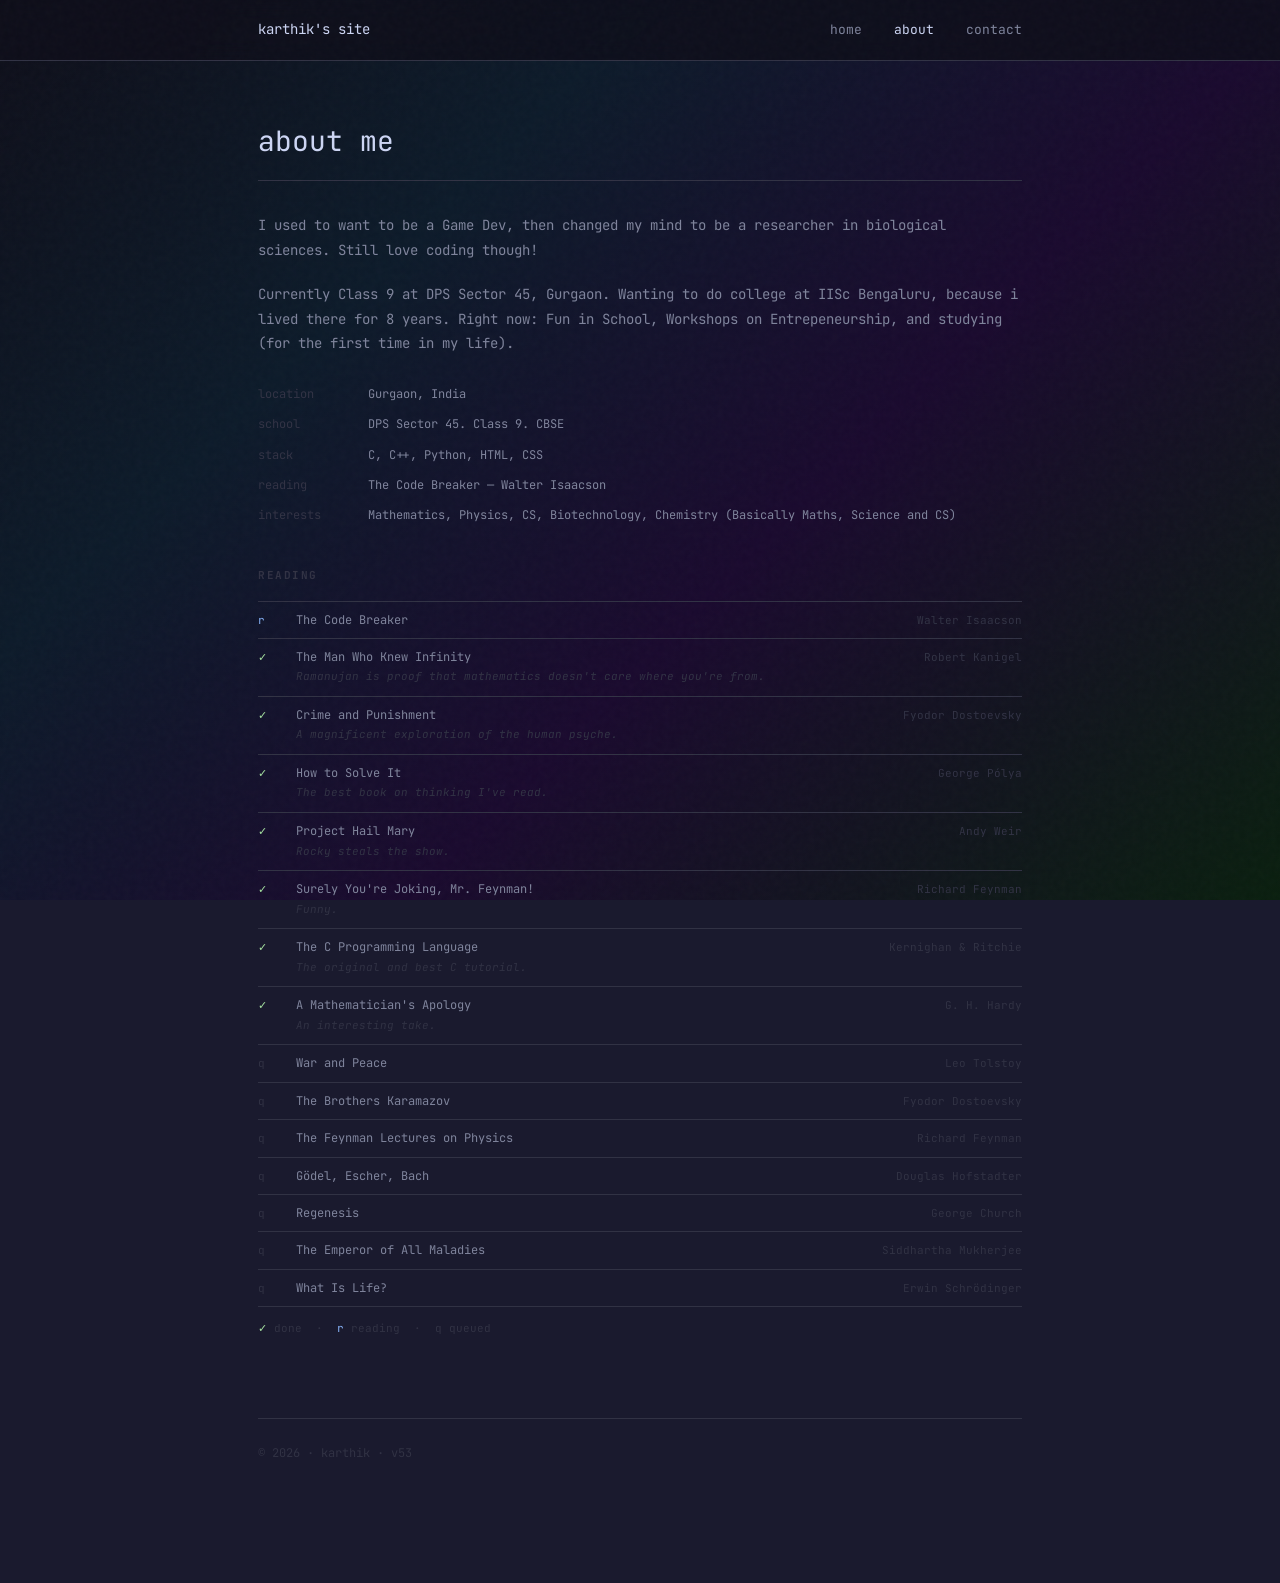
==== about.html @ 9cc82028 "v53" ====
<!DOCTYPE html>
<html lang="en">
<head>
  <meta charset="UTF-8" />
  <meta name="viewport" content="width=device-width, initial-scale=1.0" />
  <title>about · karthik</title>
  <link rel="icon" type="image/svg+xml" href="favicon.svg" />
  <link rel="preconnect" href="https://fonts.googleapis.com" />
  <link rel="preconnect" href="https://fonts.gstatic.com" crossorigin />
  <link href="https://fonts.googleapis.com/css2?family=JetBrains+Mono:wght@300;400&display=swap" rel="stylesheet" />
  <style>
    *, *::before, *::after { box-sizing: border-box; margin: 0; padding: 0; }

    :root {
      --bg:       #1a1a2e;
      --bg-card:  #16213e;
      --bg-card-h:#1a2a42;
      --ink:      #cdd6f4;
      --ink-soft: #7f849c;
      --ink-dim:  #313244;
      --accent:   #89b4fa;
      --green:    #a6e3a1;
      --mono:     'JetBrains Mono', monospace;
    }

    html { scroll-behavior: smooth; }

    body {
      background: var(--bg);
      background-image: linear-gradient(135deg, #0f0f1a 0%, #0d1b2a 30%, #1a0a2e 60%, #0a1f0f 100%);
      background-attachment: fixed;
      color: var(--ink);
      font-family: var(--mono);
      font-size: 14px;
      font-weight: 400;
      line-height: 1.7;
      min-height: 100vh;
    }

    a { color: inherit; text-decoration: none; }

    /* grain */
    body::before {
      content: '';
      position: fixed;
      inset: 0;
      background-image: url("data:image/svg+xml,%3Csvg viewBox='0 0 200 200' xmlns='http://www.w3.org/2000/svg'%3E%3Cfilter id='n'%3E%3CfeTurbulence type='fractalNoise' baseFrequency='0.75' numOctaves='4' stitchTiles='stitch'/%3E%3C/filter%3E%3Crect width='100%25' height='100%25' filter='url(%23n)' opacity='1'/%3E%3C/svg%3E");
      opacity: 0.025;
      pointer-events: none;
      z-index: 9999;
    }

    /* ── Nav ── */
    nav {
      border-bottom: 1px solid var(--ink-dim);
      background: rgba(15,15,26,0.85);
      backdrop-filter: blur(10px);
      -webkit-backdrop-filter: blur(10px);
      position: sticky;
      top: 0;
      z-index: 100;
    }
    .nav-inner {
      max-width: 860px;
      margin: 0 auto;
      padding: 18px 48px;
      display: flex;
      align-items: center;
      justify-content: space-between;
    }
    .nav-brand {
      font-size: 14px;
      font-weight: 400;
      color: var(--ink);
    }
    .nav-links {
      list-style: none;
      display: flex;
      gap: 32px;
    }
    .nav-links a {
      font-size: 13px;
      color: var(--ink-soft);
      transition: color .15s;
    }
    .nav-links a:hover,
    .nav-links a.active { color: var(--ink); }

    /* ── Layout ── */
    main {
      max-width: 860px;
      margin: 0 auto;
      padding: 56px 48px 120px;
    }

    /* ── Page header ── */
    .page-title {
      font-size: 28px;
      font-weight: 400;
      color: var(--ink);
      margin-bottom: 16px;
    }
    hr {
      border: none;
      border-top: 1px solid var(--ink-dim);
      margin-bottom: 32px;
    }

    /* ── Fade in ── */
    @keyframes rise {
      from { opacity: 0; transform: translateY(10px); }
      to   { opacity: 1; transform: none; }
    }
    .fade { opacity: 0; animation: rise .5s ease forwards; }
    .d1 { animation-delay: .05s; }
    .d2 { animation-delay: .15s; }
    .d3 { animation-delay: .25s; }
    .d4 { animation-delay: .35s; }

    /* ── Card grid ── */
    .card-grid {
      display: grid;
      grid-template-columns: repeat(2, 1fr);
      gap: 12px;
    }
    .card {
      background: var(--bg-card);
      border: 1px solid var(--ink-dim);
      border-radius: 4px;
      padding: 20px 22px 24px;
      cursor: pointer;
      transition: background .15s, border-color .15s;
    }
    .card:hover {
      background: var(--bg-card-h);
      border-color: var(--accent);
    }
    .card-date {
      font-size: 11px;
      color: var(--ink-soft);
      margin-bottom: 10px;
    }
    .card-title {
      font-size: 14px;
      color: var(--ink);
      line-height: 1.5;
    }

    /* ── About / Contact prose ── */
    .prose p {
      color: var(--ink-soft);
      margin-bottom: 20px;
      font-size: 14px;
      line-height: 1.75;
    }
    .prose p strong { color: var(--ink); font-weight: 400; }

    .detail-grid {
      display: grid;
      grid-template-columns: 110px 1fr;
      gap: 10px 0;
      margin-top: 28px;
    }
    .dk { color: var(--ink-dim); font-size: 12px; }
    .dv { color: var(--ink-soft); font-size: 12px; }
    .dv a { color: var(--accent); border-bottom: 1px solid transparent; transition: border-color .15s; }
    .dv a:hover { border-color: var(--accent); }

    /* ── Footer ── */
    footer {
      margin-top: 80px;
      padding-top: 24px;
      border-top: 1px solid var(--ink-dim);
      font-size: 12px;
      color: var(--ink-dim);
    }

    /* ── Modal ── */
    .modal-backdrop {
      position: fixed;
      inset: 0;
      background: rgba(10,10,20,0.97);
      z-index: 1000;
      display: flex;
      align-items: flex-start;
      justify-content: center;
      overflow-y: auto;
      opacity: 0;
      pointer-events: none;
      transition: opacity .2s ease;
    }
    .modal-backdrop.open { opacity: 1; pointer-events: all; }
    .modal {
      max-width: 680px;
      width: 100%;
      padding: 56px 48px 100px;
      transform: translateY(12px);
      transition: transform .25s ease;
    }
    .modal-backdrop.open .modal { transform: none; }

    .modal-topbar {
      display: flex;
      justify-content: space-between;
      font-size: 11px;
      color: var(--ink-dim);
      margin-bottom: 40px;
    }
    .modal-nav { display: flex; gap: 20px; }
    .modal-nav span, .modal-close { cursor: pointer; transition: color .15s; }
    .modal-nav span:hover, .modal-close:hover { color: var(--ink); }
    .modal-nav span.dimmed { opacity: 0.25; pointer-events: none; }

    .modal-date { font-size: 11px; color: var(--ink-soft); margin-bottom: 8px; }
    .modal-title { font-size: 20px; color: var(--ink); margin-bottom: 32px; line-height: 1.4; }
    .modal-body { font-size: 14px; line-height: 1.85; color: var(--ink-soft); }
    .modal-body p + p { margin-top: 18px; }

    @media (max-width: 600px) {
      .nav-inner, main { padding-left: 20px; padding-right: 20px; }
      .card-grid { grid-template-columns: 1fr; }
      .modal { padding: 40px 20px 80px; }
    }

    ::-webkit-scrollbar { width: 4px; }
    ::-webkit-scrollbar-track { background: var(--bg); }
    ::-webkit-scrollbar-thumb { background: var(--ink-dim); }

    /* ── Reading list ── */
    .reading-section { margin-top: 40px; }
    .reading-section h2 {
      font-size: 11px;
      letter-spacing: 0.14em;
      text-transform: uppercase;
      color: var(--ink-dim);
      margin-bottom: 16px;
    }
    .reading-list { list-style: none; }
    .reading-item {
      display: grid;
      grid-template-columns: 28px 1fr auto;
      gap: 0 10px;
      align-items: baseline;
      padding: 8px 0;
      border-bottom: 1px solid var(--ink-dim);
      font-size: 12px;
    }
    .reading-item:first-child { border-top: 1px solid var(--ink-dim); }
    .r-status { font-size: 11px; }
    .r-status.done    { color: var(--green); }
    .r-status.reading { color: var(--accent); }
    .r-status.queued  { color: var(--ink-dim); }
    .r-title  { color: var(--ink-soft); }
    .r-author { color: var(--ink-dim); font-size: 11px; text-align: right; }
    .r-note   {
      grid-column: 2 / 4;
      font-size: 11px;
      color: var(--ink-dim);
      padding-bottom: 2px;
      font-style: italic;
    }

  </style>
</head>
<body>
  <nav>
    <div class="nav-inner">
      <a class="nav-brand" href="index.html">karthik's site</a>
      <ul class="nav-links">
        <li><a href="index.html" class="">home</a></li>
        <li><a href="about.html" class="active">about</a></li>
        <li><a href="contact.html" class="">contact</a></li>
      </ul>
    </div>
  </nav>
<main>
  <h1 class="page-title fade d1">about me</h1>
  <hr class="fade d1">
  <div class="prose fade d2">
    <p>I used to want to be a Game Dev, then changed my mind to be a researcher in biological sciences. Still love coding though!</p>
    <p>Currently Class 9 at DPS Sector 45, Gurgaon. Wanting to do college at IISc Bengaluru, because i lived there for 8 years. Right now: Fun in School, Workshops on Entrepeneurship, and studying (for the first time in my life).</p>
  </div>
  <div class="detail-grid fade d3">
    <span class="dk">location</span><span class="dv">Gurgaon, India</span>
    <span class="dk">school</span><span class="dv">DPS Sector 45. Class 9.  CBSE</span>
    <span class="dk">stack</span><span class="dv">C, C++, Python, HTML, CSS</span>
    <span class="dk">reading</span><span class="dv">The Code Breaker — Walter Isaacson</span>
    <span class="dk">interests</span><span class="dv">Mathematics, Physics, CS, Biotechnology, Chemistry (Basically Maths, Science and CS)</span>
  </div>

  <div class="reading-section fade d4">
    <h2>reading</h2>
    <ul class="reading-list">
      <li class="reading-item">
        <span class="r-status reading" title="currently reading">r</span>
        <span class="r-title">The Code Breaker</span>
        <span class="r-author">Walter Isaacson</span>
      </li>
      <li class="reading-item">
        <span class="r-status done" title="done">✓</span>
        <span class="r-title">The Man Who Knew Infinity</span>
        <span class="r-author">Robert Kanigel</span>
        <span class="r-note">Ramanujan is proof that mathematics doesn't care where you're from.</span>
      </li>
      <li class="reading-item">
        <span class="r-status done" title="done">✓</span>
        <span class="r-title">Crime and Punishment</span>
        <span class="r-author">Fyodor Dostoevsky</span>
        <span class="r-note">A magnificent exploration of the human psyche.</span>
      </li>
      <li class="reading-item">
        <span class="r-status done" title="done">✓</span>
        <span class="r-title">How to Solve It</span>
        <span class="r-author">George Pólya</span>
        <span class="r-note">The best book on thinking I've read.</span>
      </li>
      <li class="reading-item">
        <span class="r-status done" title="done">✓</span>
        <span class="r-title">Project Hail Mary</span>
        <span class="r-author">Andy Weir</span>
        <span class="r-note">Rocky steals the show.</span>
      </li>
      <li class="reading-item">
        <span class="r-status done" title="done">✓</span>
        <span class="r-title">Surely You're Joking, Mr. Feynman!</span>
        <span class="r-author">Richard Feynman</span>
        <span class="r-note">Funny.</span>
      </li>
      <li class="reading-item">
        <span class="r-status done" title="done">✓</span>
        <span class="r-title">The C Programming Language</span>
        <span class="r-author">Kernighan &amp; Ritchie</span>
        <span class="r-note">The original and best C tutorial.</span>
      </li>
      <li class="reading-item">
        <span class="r-status done" title="done">✓</span>
        <span class="r-title">A Mathematician's Apology</span>
        <span class="r-author">G. H. Hardy</span>
        <span class="r-note">An interesting take.</span>
      </li>
      <li class="reading-item">
        <span class="r-status queued" title="queued">q</span>
        <span class="r-title">War and Peace</span>
        <span class="r-author">Leo Tolstoy</span>
      </li>
      <li class="reading-item">
        <span class="r-status queued" title="queued">q</span>
        <span class="r-title">The Brothers Karamazov</span>
        <span class="r-author">Fyodor Dostoevsky</span>
      </li>
      <li class="reading-item">
        <span class="r-status queued" title="queued">q</span>
        <span class="r-title">The Feynman Lectures on Physics</span>
        <span class="r-author">Richard Feynman</span>
      </li>
      <li class="reading-item">
        <span class="r-status queued" title="queued">q</span>
        <span class="r-title">Gödel, Escher, Bach</span>
        <span class="r-author">Douglas Hofstadter</span>
      </li>
      <li class="reading-item">
        <span class="r-status queued" title="queued">q</span>
        <span class="r-title">Regenesis</span>
        <span class="r-author">George Church</span>
      </li>
      <li class="reading-item">
        <span class="r-status queued" title="queued">q</span>
        <span class="r-title">The Emperor of All Maladies</span>
        <span class="r-author">Siddhartha Mukherjee</span>
      </li>
      <li class="reading-item">
        <span class="r-status queued" title="queued">q</span>
        <span class="r-title">What Is Life?</span>
        <span class="r-author">Erwin Schrödinger</span>
      </li>
    </ul>
    <div style="margin-top:12px; font-size:11px; color:var(--ink-dim);">
      <span style="color:var(--green)">✓</span> done &nbsp;·&nbsp;
      <span style="color:var(--accent)">r</span> reading &nbsp;·&nbsp;
      <span style="color:var(--ink-dim)">q</span> queued
    </div>
  </div>

  <footer class="fade d4">© 2026 · karthik · v53</footer>
</main>


</body>
</html>
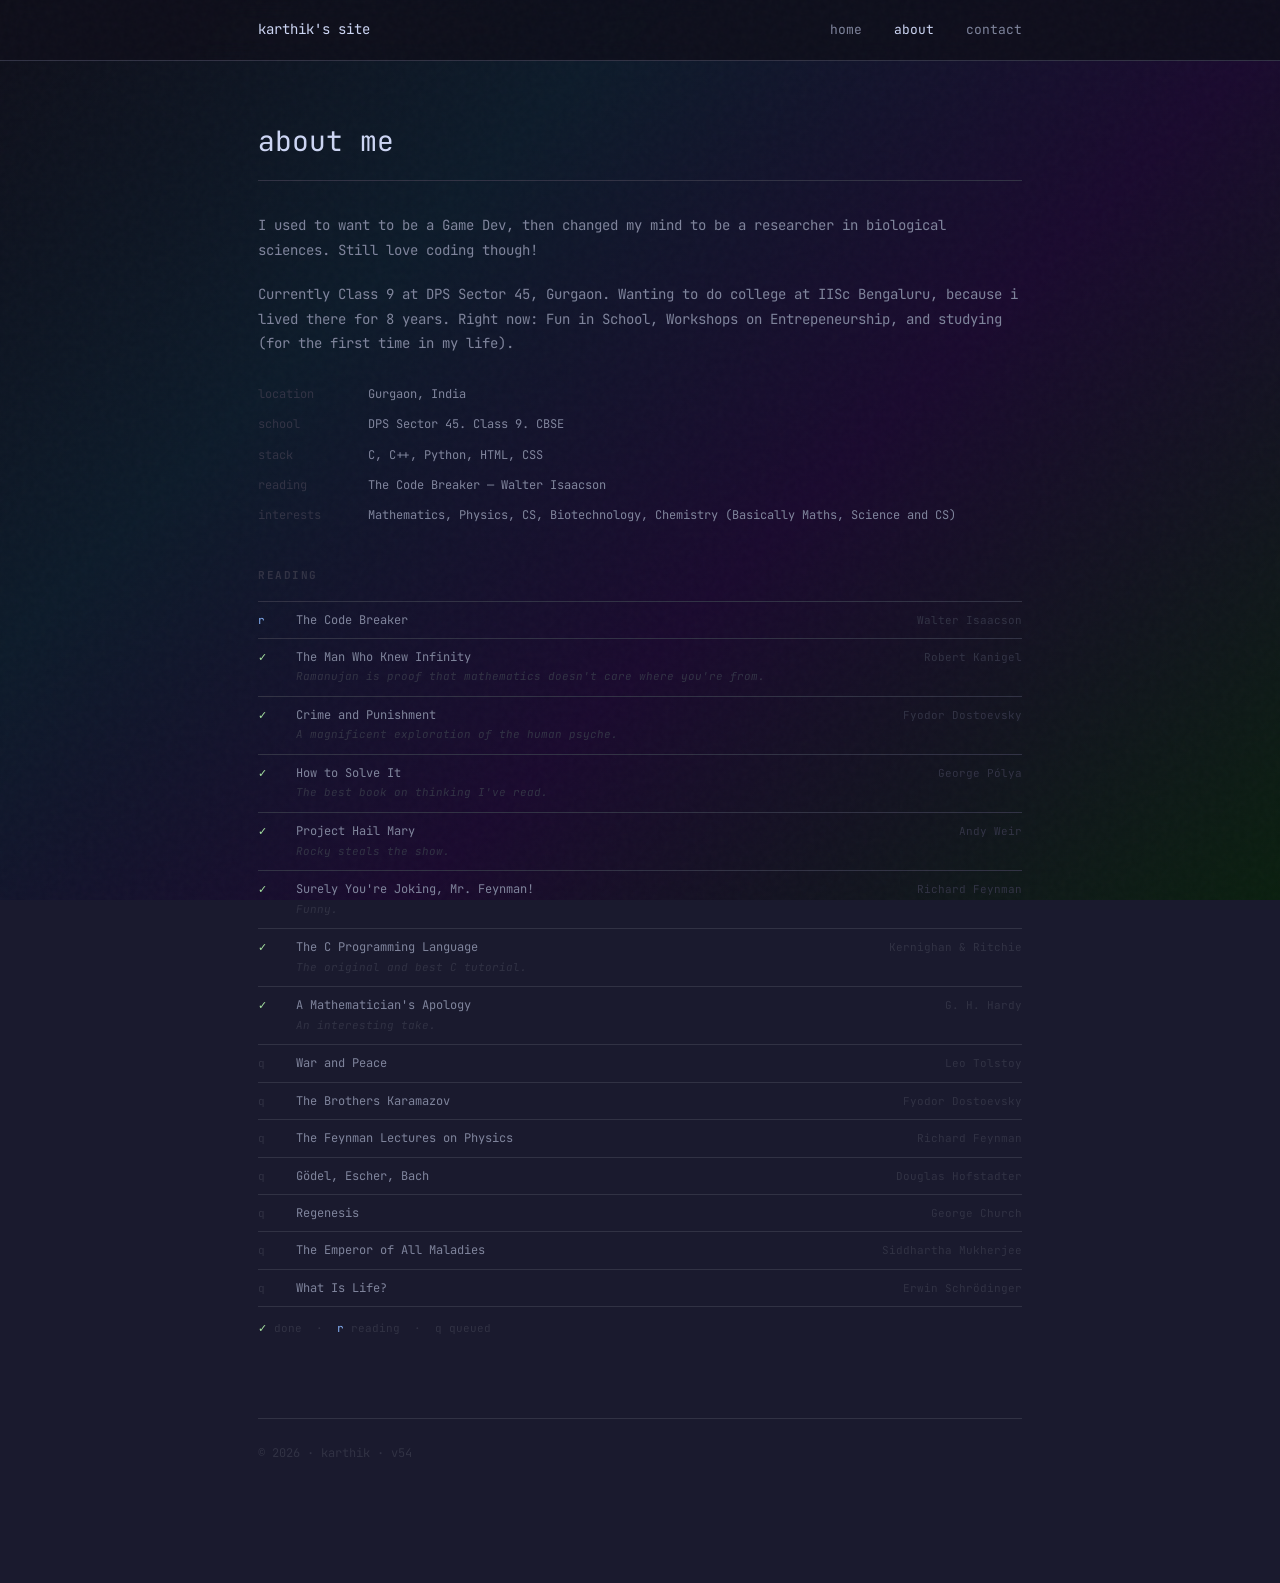
==== commit 2e0dfb3a: "v54" ====
--- a/about.html
+++ b/about.html
@@ -381,7 +381,7 @@
     </div>
   </div>
 
-  <footer class="fade d4">© 2026 · karthik · v53</footer>
+  <footer class="fade d4">© 2026 · karthik · v54</footer>
 </main>
 
 
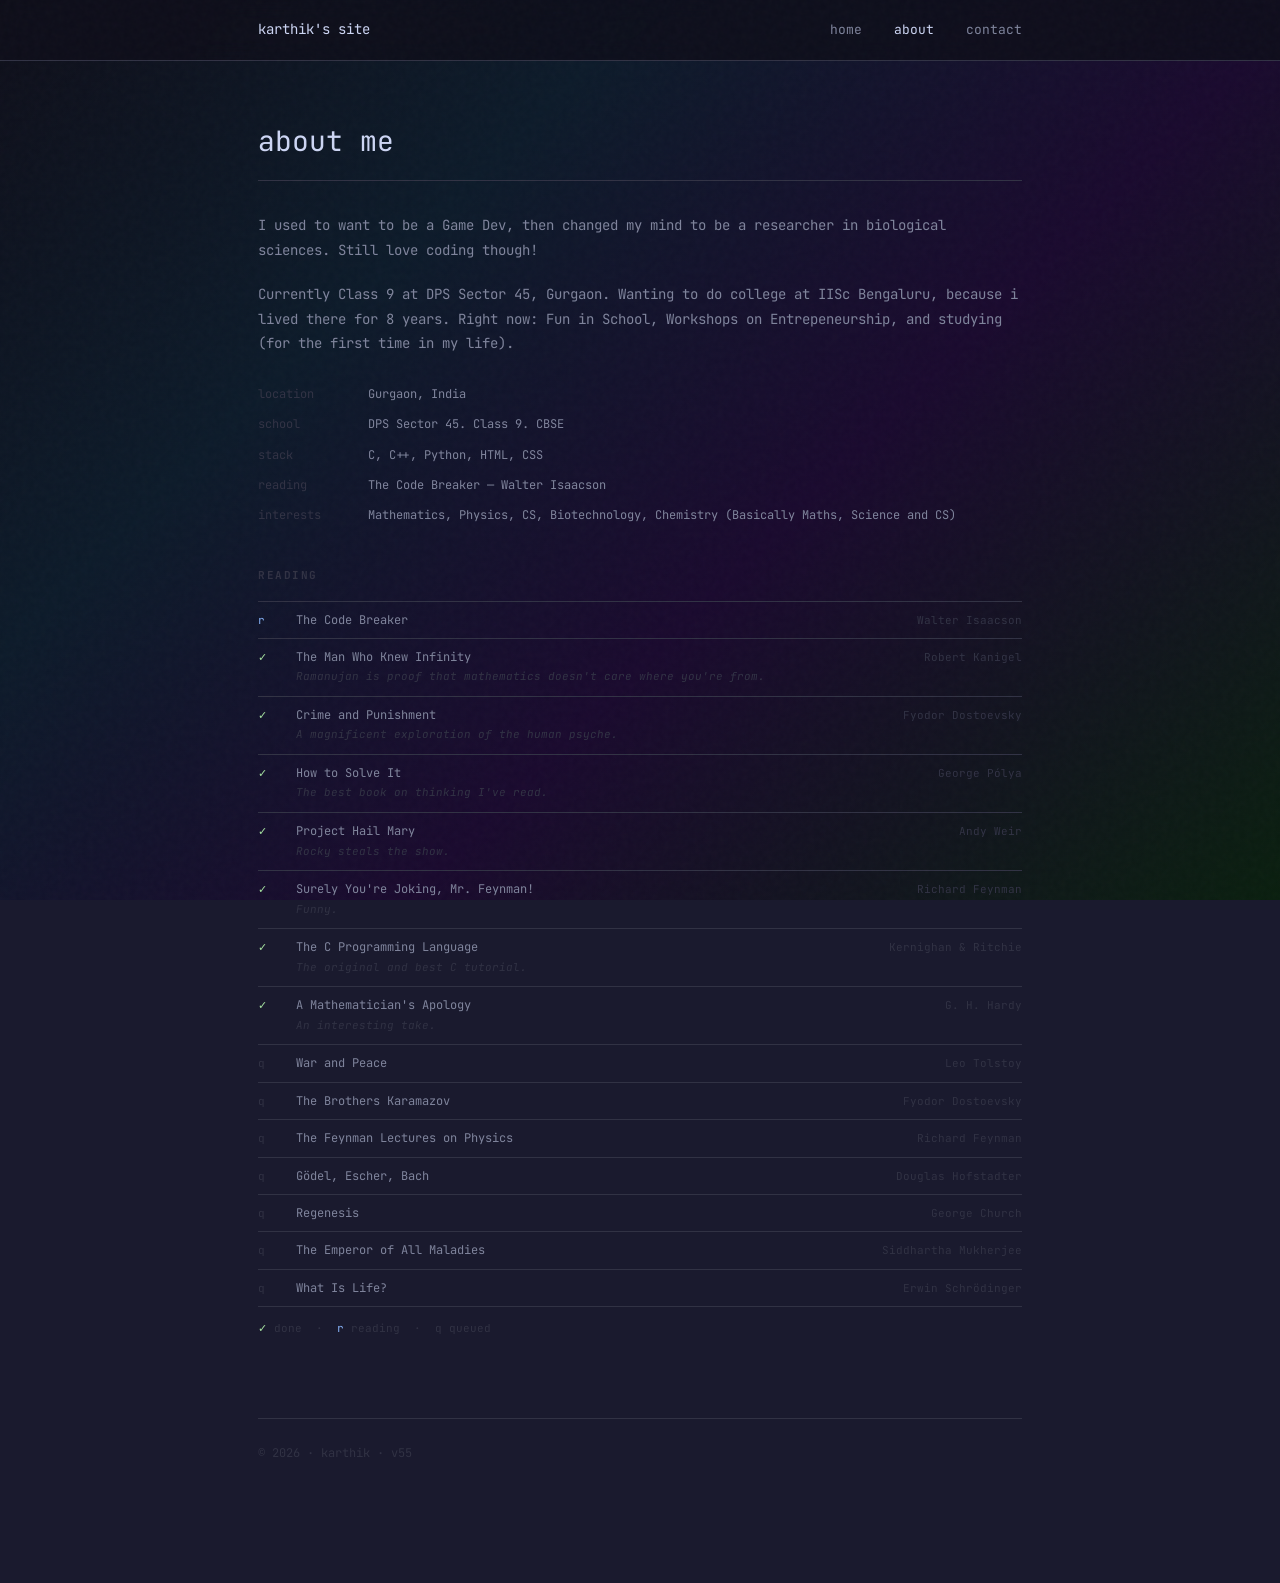
==== commit 11fe55a8: "v55" ====
--- a/about.html
+++ b/about.html
@@ -381,7 +381,7 @@
     </div>
   </div>
 
-  <footer class="fade d4">© 2026 · karthik · v54</footer>
+  <footer class="fade d4">© 2026 · karthik · v55</footer>
 </main>
 
 
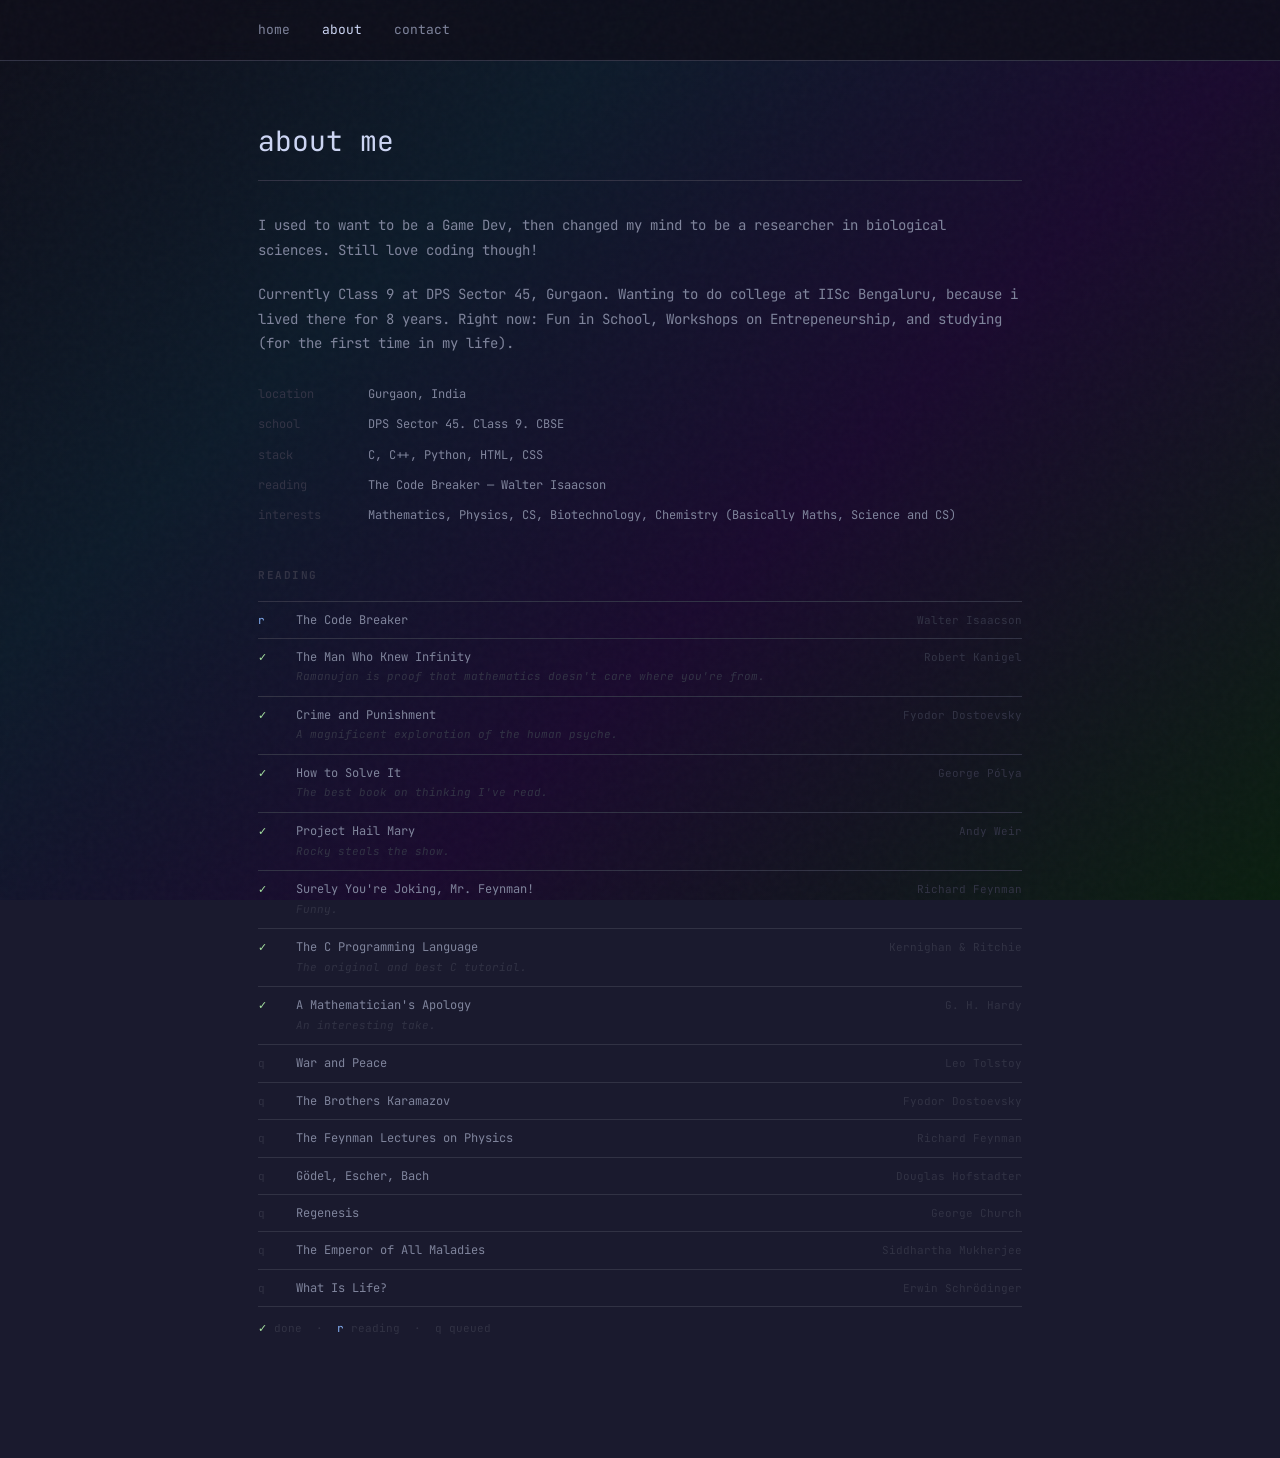
==== commit 371a4db6: "v56: instagram, spotify, remove footer and nav brand" ====
--- a/about.html
+++ b/about.html
@@ -265,7 +265,6 @@
 <body>
   <nav>
     <div class="nav-inner">
-      <a class="nav-brand" href="index.html">karthik's site</a>
       <ul class="nav-links">
         <li><a href="index.html" class="">home</a></li>
         <li><a href="about.html" class="active">about</a></li>
@@ -381,7 +380,6 @@
     </div>
   </div>
 
-  <footer class="fade d4">© 2026 · karthik · v55</footer>
 </main>
 
 
